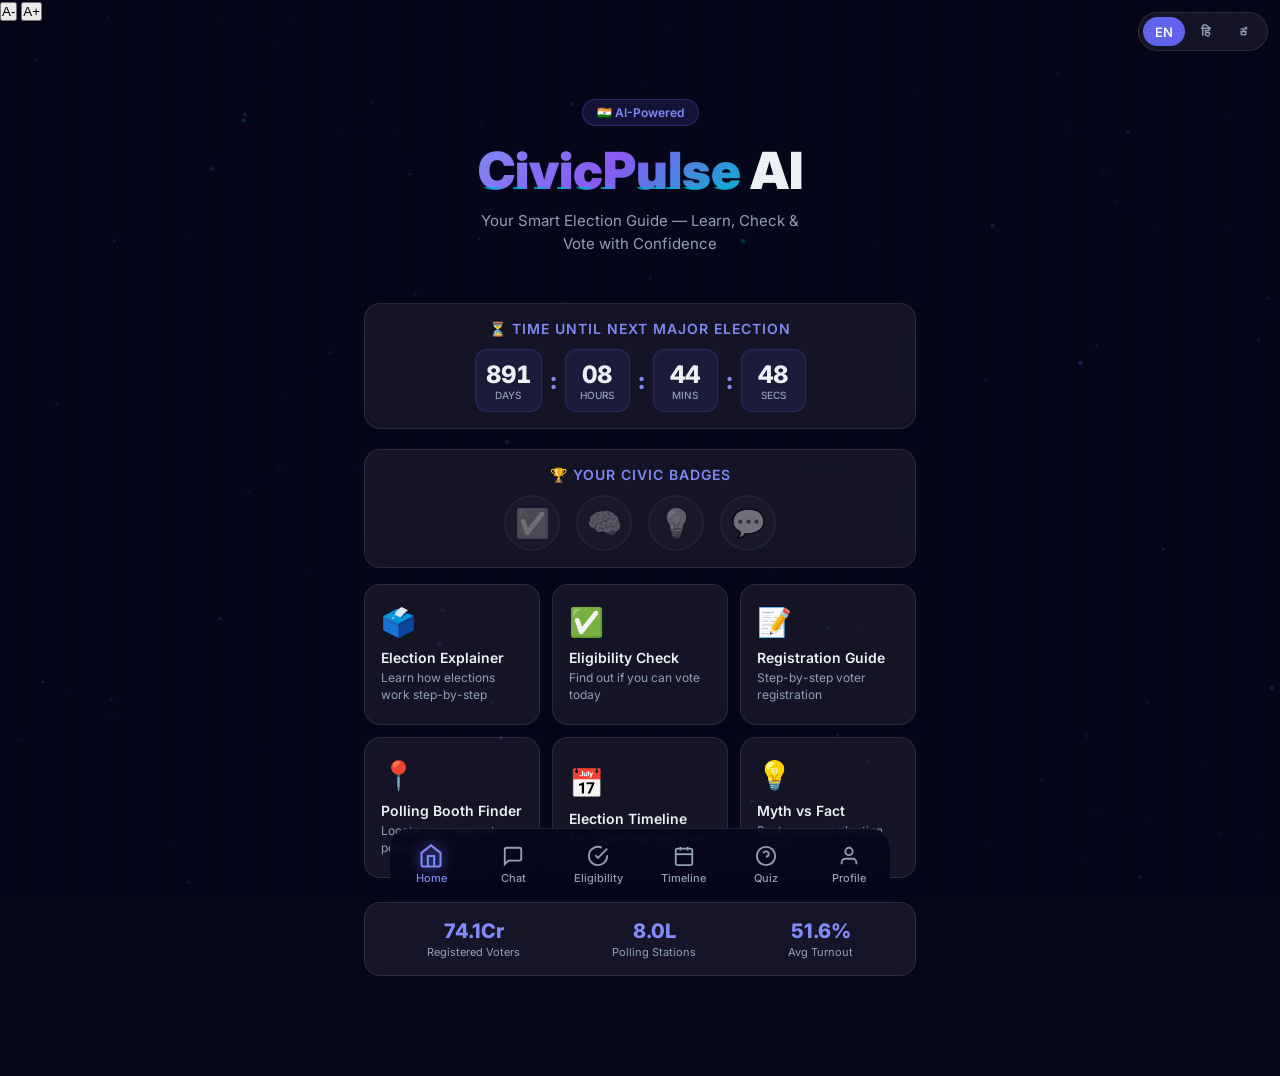
==== index.html @ b5c6ee0e "Initial commit" ====
<!DOCTYPE html>
<html lang="en" dir="ltr">
<head>
  <meta charset="UTF-8">
  <meta name="viewport" content="width=device-width, initial-scale=1.0">
  <meta name="description" content="CivicPulse AI - Your smart election guide. Learn about elections, check voter eligibility, find polling booths, and get step-by-step registration help.">
  <meta name="keywords" content="election, voting, civic assistant, voter registration, India elections, polling booth">
  <meta name="theme-color" content="#6366F1">
  <meta name="apple-mobile-web-app-capable" content="yes">
  <title>CivicPulse AI — Smart Election Assistant</title>
  <link rel="preconnect" href="https://fonts.googleapis.com">
  <link rel="preconnect" href="https://fonts.gstatic.com" crossorigin>
  <link href="https://fonts.googleapis.com/css2?family=Inter:wght@300;400;500;600;700;800;900&display=swap" rel="stylesheet">
  <link rel="stylesheet" href="index.css">
  <link rel="manifest" href="manifest.json">
</head>
<body>
  <div id="app" role="main">
    <!-- Animated Background -->
    <canvas id="particle-canvas" aria-hidden="true"></canvas>
    <div id="cursor-glow" aria-hidden="true"></div>

    <!-- Top Controls -->
    <div class="top-controls" role="navigation" aria-label="Top Controls">
      <div class="font-scaler">
        <button id="font-dec" class="font-btn" aria-label="Decrease font size">A-</button>
        <button id="font-inc" class="font-btn" aria-label="Increase font size">A+</button>
      </div>
      <div class="lang-selector" aria-label="Language selection">
        <button class="lang-btn active" data-lang="en" aria-label="English" id="lang-en">EN</button>
        <button class="lang-btn" data-lang="hi" aria-label="Hindi" id="lang-hi">हि</button>
        <button class="lang-btn" data-lang="kn" aria-label="Kannada" id="lang-kn">ಕ</button>
      </div>
    </div>

    <!-- Navigation -->
    <nav class="bottom-nav" role="navigation" aria-label="Main navigation" id="main-nav">
      <button class="nav-item active" data-view="home" aria-label="Home" id="nav-home">
        <svg width="24" height="24" viewBox="0 0 24 24" fill="none" stroke="currentColor" stroke-width="2"><path d="M3 9l9-7 9 7v11a2 2 0 0 1-2 2H5a2 2 0 0 1-2-2z"/><polyline points="9 22 9 12 15 12 15 22"/></svg>
        <span data-i18n="nav.home">Home</span>
      </button>
      <button class="nav-item" data-view="chat" aria-label="Chat Assistant" id="nav-chat">
        <svg width="24" height="24" viewBox="0 0 24 24" fill="none" stroke="currentColor" stroke-width="2"><path d="M21 15a2 2 0 0 1-2 2H7l-4 4V5a2 2 0 0 1 2-2h14a2 2 0 0 1 2 2z"/></svg>
        <span data-i18n="nav.chat">Chat</span>
      </button>
      <button class="nav-item" data-view="eligibility" aria-label="Check Eligibility" id="nav-eligibility">
        <svg width="24" height="24" viewBox="0 0 24 24" fill="none" stroke="currentColor" stroke-width="2"><path d="M22 11.08V12a10 10 0 1 1-5.93-9.14"/><polyline points="22 4 12 14.01 9 11.01"/></svg>
        <span data-i18n="nav.eligibility">Eligibility</span>
      </button>
      <button class="nav-item" data-view="timeline" aria-label="Election Timeline" id="nav-timeline">
        <svg width="24" height="24" viewBox="0 0 24 24" fill="none" stroke="currentColor" stroke-width="2"><rect x="3" y="4" width="18" height="18" rx="2" ry="2"/><line x1="16" y1="2" x2="16" y2="6"/><line x1="8" y1="2" x2="8" y2="6"/><line x1="3" y1="10" x2="21" y2="10"/></svg>
        <span data-i18n="nav.timeline">Timeline</span>
      </button>
      <button class="nav-item" data-view="quiz" aria-label="Quick Quiz" id="nav-quiz">
        <svg width="24" height="24" viewBox="0 0 24 24" fill="none" stroke="currentColor" stroke-width="2"><circle cx="12" cy="12" r="10"/><path d="M9.09 9a3 3 0 0 1 5.83 1c0 2-3 3-3 3"/><line x1="12" y1="17" x2="12.01" y2="17"/></svg>
        <span data-i18n="nav.quiz">Quiz</span>
      </button>
      <button class="nav-item" data-view="profile" aria-label="User Profile" id="nav-profile">
        <svg width="24" height="24" viewBox="0 0 24 24" fill="none" stroke="currentColor" stroke-width="2"><path d="M20 21v-2a4 4 0 0 0-4-4H8a4 4 0 0 0-4 4v2"/><circle cx="12" cy="7" r="4"/></svg>
        <span data-i18n="nav.profile">Profile</span>
      </button>
    </nav>

    <!-- Views Container -->
    <div class="views-container" id="views-container">

      <!-- HOME VIEW -->
      <section class="view active" id="view-home" aria-label="Home">
        <header class="hero">
          <div class="hero-badge">🇮🇳 AI-Powered</div>
          <h1 class="hero-title">
            <span class="gradient-text glitch" data-text="CivicPulse">CivicPulse</span> AI
          </h1>
          <p class="hero-subtitle" data-i18n="home.subtitle">Your Smart Election Guide — Learn, Check & Vote with Confidence</p>
        </header>

        <!-- Live Countdown -->
        <div class="countdown-card glass-card" aria-label="Election Countdown">
          <div class="countdown-title" data-i18n="home.countdownTitle">⏳ Time until Next Major Election</div>
          <div class="countdown-timer" id="countdown-timer">
            <div class="cd-box"><span class="cd-num" id="cd-days">00</span><span class="cd-label" data-i18n="home.cdDays">Days</span></div><span class="cd-colon">:</span>
            <div class="cd-box"><span class="cd-num" id="cd-hours">00</span><span class="cd-label" data-i18n="home.cdHours">Hours</span></div><span class="cd-colon">:</span>
            <div class="cd-box"><span class="cd-num" id="cd-mins">00</span><span class="cd-label" data-i18n="home.cdMins">Mins</span></div><span class="cd-colon">:</span>
            <div class="cd-box"><span class="cd-num" id="cd-secs">00</span><span class="cd-label" data-i18n="home.cdSecs">Secs</span></div>
          </div>
        </div>

        <!-- Civic Badges -->
        <div class="badges-section glass-card" aria-label="Your Civic Badges">
          <div class="badges-title" data-i18n="home.badgesTitle">🏆 Your Civic Badges</div>
          <div class="badges-list" id="badges-list">
             <div class="civic-badge locked" id="badge-eligible" title="Checked Eligibility"><div class="badge-icon">✅</div></div>
             <div class="civic-badge locked" id="badge-quiz" title="Aced the Quiz"><div class="badge-icon">🧠</div></div>
             <div class="civic-badge locked" id="badge-myths" title="Myth Buster"><div class="badge-icon">💡</div></div>
             <div class="civic-badge locked" id="badge-chat" title="AI Explorer"><div class="badge-icon">💬</div></div>
          </div>
        </div>

        <div class="feature-grid" id="feature-grid">
          <button class="feature-card" data-action="explainer" id="feat-explainer" aria-label="Election Explainer">
            <div class="card-icon">🗳️</div>
            <h3 data-i18n="home.explainer">Election Explainer</h3>
            <p data-i18n="home.explainerDesc">Learn how elections work step-by-step</p>
            <div class="card-arrow">→</div>
          </button>
          <button class="feature-card" data-action="eligibility" id="feat-eligibility" aria-label="Eligibility Check">
            <div class="card-icon">✅</div>
            <h3 data-i18n="home.eligibility">Eligibility Check</h3>
            <p data-i18n="home.eligibilityDesc">Find out if you can vote today</p>
            <div class="card-arrow">→</div>
          </button>
          <button class="feature-card" data-action="registration" id="feat-registration" aria-label="Registration Guide">
            <div class="card-icon">📝</div>
            <h3 data-i18n="home.registration">Registration Guide</h3>
            <p data-i18n="home.registrationDesc">Step-by-step voter registration</p>
            <div class="card-arrow">→</div>
          </button>
          <button class="feature-card" data-action="booth" id="feat-booth" aria-label="Find Polling Booth">
            <div class="card-icon">📍</div>
            <h3 data-i18n="home.booth">Polling Booth Finder</h3>
            <p data-i18n="home.boothDesc">Locate your nearest polling station</p>
            <div class="card-arrow">→</div>
          </button>
          <button class="feature-card" data-action="timeline" id="feat-timeline" aria-label="Election Timeline">
            <div class="card-icon">📅</div>
            <h3 data-i18n="home.timeline">Election Timeline</h3>
            <p data-i18n="home.timelineDesc">Key dates and deadlines</p>
            <div class="card-arrow">→</div>
          </button>
          <button class="feature-card" data-action="myths" id="feat-myths" aria-label="Myth vs Fact">
            <div class="card-icon">💡</div>
            <h3 data-i18n="home.myths">Myth vs Fact</h3>
            <p data-i18n="home.mythsDesc">Bust common election myths</p>
            <div class="card-arrow">→</div>
          </button>
        </div>

        <!-- Quick Stats -->
        <div class="stats-bar">
          <div class="stat"><span class="stat-num" id="stat-voters">96.8Cr</span><span class="stat-label" data-i18n="home.statVoters">Registered Voters</span></div>
          <div class="stat"><span class="stat-num" id="stat-booths">10.5L</span><span class="stat-label" data-i18n="home.statBooths">Polling Stations</span></div>
          <div class="stat"><span class="stat-num" id="stat-turnout">67.4%</span><span class="stat-label" data-i18n="home.statTurnout">Avg Turnout</span></div>
        </div>
      </section>

      <!-- CHAT VIEW -->
      <section class="view" id="view-chat" aria-label="Chat Assistant">
        <div class="chat-header">
          <div class="chat-avatar">🤖</div>
          <div style="flex: 1;">
            <h2>CivicPulse AI</h2>
            <span class="chat-status" data-i18n="chat.online">Online</span>
          </div>
          <button id="chat-tts-toggle" class="icon-btn" aria-label="Toggle text to speech" title="Mute/Unmute Bot">
             <svg width="24" height="24" viewBox="0 0 24 24" fill="none" stroke="currentColor" stroke-width="2"><polygon points="11 5 6 9 2 9 2 15 6 15 11 19 11 5"></polygon><line x1="23" y1="9" x2="17" y2="15"></line><line x1="17" y1="9" x2="23" y2="15"></line></svg>
          </button>
        </div>
        <div class="chat-messages" id="chat-messages" role="log" aria-live="polite" aria-label="Chat messages"></div>
        <div class="chat-suggestions" id="chat-suggestions"></div>
        <div class="chat-input-area">
          <input type="text" id="chat-input" placeholder="Ask me anything about elections..." aria-label="Type your message" data-i18n-placeholder="chat.placeholder" autocomplete="off">
          <button id="chat-send" aria-label="Send message" class="send-btn">
            <svg width="20" height="20" viewBox="0 0 24 24" fill="currentColor"><path d="M2.01 21L23 12 2.01 3 2 10l15 2-15 2z"/></svg>
          </button>
          <button id="chat-voice" aria-label="Voice input" class="voice-btn">
            <svg width="20" height="20" viewBox="0 0 24 24" fill="none" stroke="currentColor" stroke-width="2"><path d="M12 1a3 3 0 0 0-3 3v8a3 3 0 0 0 6 0V4a3 3 0 0 0-3-3z"/><path d="M19 10v2a7 7 0 0 1-14 0v-2"/><line x1="12" y1="19" x2="12" y2="23"/><line x1="8" y1="23" x2="16" y2="23"/></svg>
          </button>
        </div>
      </section>

      <!-- ELIGIBILITY VIEW -->
      <section class="view" id="view-eligibility" aria-label="Eligibility Checker">
        <div class="view-header">
          <h2 class="gradient-text" data-i18n="eligibility.title">Check Your Eligibility</h2>
          <div class="progress-bar" role="progressbar" aria-valuenow="1" aria-valuemin="1" aria-valuemax="3">
            <div class="progress-fill" id="elig-progress" style="width:33%"></div>
            <span class="progress-text" id="elig-step">Step 1 of 3</span>
          </div>
        </div>

        <div class="elig-steps" id="elig-steps">
          <!-- Step 1: Age -->
          <div class="elig-step active" data-step="1">
            <div class="glass-card">
              <label for="elig-age" class="form-label" data-i18n="eligibility.ageLabel">How old are you?</label>
              <div class="age-input-wrap">
                <button class="age-btn" id="age-dec" aria-label="Decrease age">−</button>
                <input type="number" id="elig-age" min="1" max="120" value="18" class="age-input" aria-label="Age">
                <button class="age-btn" id="age-inc" aria-label="Increase age">+</button>
              </div>
              <button class="primary-btn" id="elig-next-1" data-i18n="eligibility.next">Next →</button>
            </div>
          </div>
          <!-- Step 2: Citizenship -->
          <div class="elig-step" data-step="2">
            <div class="glass-card">
              <label class="form-label" data-i18n="eligibility.citizenLabel">Are you an Indian citizen?</label>
              <div class="radio-group" role="radiogroup">
                <label class="radio-option"><input type="radio" name="citizen" value="yes" checked> <span data-i18n="eligibility.yes">Yes, Indian Citizen</span></label>
                <label class="radio-option"><input type="radio" name="citizen" value="nri"> <span data-i18n="eligibility.nri">NRI (Non-Resident Indian)</span></label>
                <label class="radio-option"><input type="radio" name="citizen" value="no"> <span data-i18n="eligibility.no">No</span></label>
              </div>
              <div class="btn-row">
                <button class="secondary-btn" id="elig-back-2" data-i18n="eligibility.back">← Back</button>
                <button class="primary-btn" id="elig-next-2" data-i18n="eligibility.next">Next →</button>
              </div>
            </div>
          </div>
          <!-- Step 3: State -->
          <div class="elig-step" data-step="3">
            <div class="glass-card">
              <label for="elig-state" class="form-label" data-i18n="eligibility.stateLabel">Select your State/UT</label>
              <select id="elig-state" class="select-input" aria-label="Select state">
                <option value="">-- Select --</option>
                <option>Andhra Pradesh</option><option>Arunachal Pradesh</option><option>Assam</option><option>Bihar</option>
                <option>Chhattisgarh</option><option>Goa</option><option>Gujarat</option><option>Haryana</option>
                <option>Himachal Pradesh</option><option>Jharkhand</option><option>Karnataka</option><option>Kerala</option>
                <option>Madhya Pradesh</option><option>Maharashtra</option><option>Manipur</option><option>Meghalaya</option>
                <option>Mizoram</option><option>Nagaland</option><option>Odisha</option><option>Punjab</option>
                <option>Rajasthan</option><option>Sikkim</option><option>Tamil Nadu</option><option>Telangana</option>
                <option>Tripura</option><option>Uttar Pradesh</option><option>Uttarakhand</option><option>West Bengal</option>
                <option>Delhi</option><option>Jammu & Kashmir</option><option>Ladakh</option>
              </select>
              <div class="btn-row">
                <button class="secondary-btn" id="elig-back-3" data-i18n="eligibility.back">← Back</button>
                <button class="primary-btn" id="elig-check" data-i18n="eligibility.check">Check Eligibility ✓</button>
              </div>
            </div>
          </div>
        </div>

        <!-- Result -->
        <div class="elig-result hidden" id="elig-result"></div>
      </section>

      <!-- TIMELINE VIEW -->
      <section class="view" id="view-timeline" aria-label="Election Timeline">
        <div class="view-header">
          <h2 class="gradient-text" data-i18n="timeline.title">Election Timeline 2026</h2>
        </div>
        <div class="timeline" id="timeline-container"></div>
      </section>

      <!-- QUIZ VIEW -->
      <section class="view" id="view-quiz" aria-label="Quick Quiz">
        <div class="view-header">
          <h2 class="gradient-text" data-i18n="quiz.title">Test Your Knowledge</h2>
          <div class="quiz-score" id="quiz-score">Score: <span id="score-val">0</span>/5</div>
        </div>
        <div class="quiz-container" id="quiz-container"></div>
      </section>

      <!-- EXPLAINER VIEW -->
      <section class="view" id="view-explainer" aria-label="Election Explainer">
        <div class="view-header">
          <button class="back-btn" id="explainer-back" aria-label="Go back">← Back</button>
          <h2 class="gradient-text" data-i18n="explainer.title">How Elections Work</h2>
        </div>
        <div class="explainer-content" id="explainer-content"></div>
      </section>

      <!-- REGISTRATION VIEW -->
      <section class="view" id="view-registration" aria-label="Registration Guide">
        <div class="view-header">
          <button class="back-btn" id="reg-back" aria-label="Go back">← Back</button>
          <h2 class="gradient-text" data-i18n="registration.title">Voter Registration Guide</h2>
        </div>
        <div class="reg-content" id="reg-content"></div>
      </section>

      <!-- MYTHS VIEW -->
      <section class="view" id="view-myths" aria-label="Myth vs Fact">
        <div class="view-header">
          <button class="back-btn" id="myths-back" aria-label="Go back">← Back</button>
          <h2 class="gradient-text" data-i18n="myths.title">Myth vs Fact</h2>
        </div>
        <div class="myths-content" id="myths-content"></div>
      </section>

      <!-- BOOTH FINDER VIEW -->
      <section class="view" id="view-booth" aria-label="Polling Booth Finder">
        <div class="view-header">
          <button class="back-btn" id="booth-back" aria-label="Go back">← Back</button>
          <h2 class="gradient-text" data-i18n="booth.title">Find Your Polling Booth</h2>
        </div>
        <div class="booth-content" id="booth-content"></div>
      </section>

      <!-- PROFILE VIEW -->
      <section class="view" id="view-profile" aria-label="User Profile">
        <div class="view-header">
          <h2 class="gradient-text" data-i18n="profile.title">Your Profile</h2>
        </div>
        <div class="profile-container glass-card" id="profile-container">
          <div class="profile-avatar-wrapper">
            <div class="profile-avatar">👤</div>
          </div>
          <form id="profile-form">
            <div class="form-group">
              <label for="profile-name" class="form-label" data-i18n="profile.nameLabel">Full Name</label>
              <input type="text" id="profile-name" class="text-input" placeholder="Enter your name" required>
            </div>
            <div class="form-group">
              <label for="profile-age" class="form-label" data-i18n="profile.ageLabel">Age</label>
              <input type="number" id="profile-age" class="text-input" min="18" max="120" placeholder="e.g. 25" required>
            </div>
            <div class="form-group">
              <label for="profile-state" class="form-label" data-i18n="profile.stateLabel">State/UT</label>
              <select id="profile-state" class="select-input" required>
                <option value="">-- Select --</option>
                <option>Andhra Pradesh</option><option>Arunachal Pradesh</option><option>Assam</option><option>Bihar</option>
                <option>Chhattisgarh</option><option>Goa</option><option>Gujarat</option><option>Haryana</option>
                <option>Himachal Pradesh</option><option>Jharkhand</option><option>Karnataka</option><option>Kerala</option>
                <option>Madhya Pradesh</option><option>Maharashtra</option><option>Manipur</option><option>Meghalaya</option>
                <option>Mizoram</option><option>Nagaland</option><option>Odisha</option><option>Punjab</option>
                <option>Rajasthan</option><option>Sikkim</option><option>Tamil Nadu</option><option>Telangana</option>
                <option>Tripura</option><option>Uttar Pradesh</option><option>Uttarakhand</option><option>West Bengal</option>
                <option>Delhi</option><option>Jammu & Kashmir</option><option>Ladakh</option>
              </select>
            </div>
            <div class="form-group">
              <label for="profile-district" class="form-label" data-i18n="profile.districtLabel">District (Optional)</label>
              <input type="text" id="profile-district" class="text-input" placeholder="e.g. Bengaluru Urban">
            </div>
            <button type="submit" class="primary-btn profile-save-btn" id="profile-save" data-i18n="profile.save">Save Profile ✓</button>
          </form>
        </div>
      </section>
    </div>
  </div>

  <!-- Toast Notification -->
  <div class="toast hidden" id="toast" role="alert" aria-live="assertive"></div>

  <!-- Scripts -->
  <script src="services/i18n.js"></script>
  <script src="services/eligibility.js"></script>
  <script src="services/timeline.js"></script>
  <script src="services/chatbot.js"></script>
  <script src="services/quiz.js"></script>
  <script src="services/explainer.js"></script>
  <script src="services/booth.js"></script>
  <script src="utils/particles.js"></script>
  <script src="utils/helpers.js"></script>
  <script src="app.js"></script>
</body>
</html>
---- index.css ----
/* ===== CivicPulse AI — Design System ===== */
:root {
  --primary: #6366F1;
  --primary-light: #818CF8;
  --accent: #8B5CF6;
  --cyan: #06B6D4;
  --bg: #07071A;
  --bg2: #0F0F2D;
  --surface: rgba(255,255,255,0.04);
  --glass: rgba(255,255,255,0.06);
  --glass-border: rgba(255,255,255,0.1);
  --text: #F1F5F9;
  --text-dim: #94A3B8;
  --success: #10B981;
  --danger: #EF4444;
  --warning: #F59E0B;
  --radius: 16px;
  --radius-sm: 10px;
  --nav-h: 72px;
  --font: 'Inter', system-ui, sans-serif;
}
*, *::before, *::after { box-sizing: border-box; margin: 0; padding: 0; }
html { font-size: 16px; scroll-behavior: smooth; }
body {
  font-family: var(--font);
  background: var(--bg);
  color: var(--text);
  min-height: 100dvh;
  overflow-x: hidden;
  -webkit-font-smoothing: antialiased;
}
#app { 
  position: relative; 
  min-height: 100dvh; 
  padding-bottom: var(--nav-h); 
  zoom: var(--font-scale, 1);
  transition: zoom 0.3s cubic-bezier(0.175, 0.885, 0.32, 1.275);
}
#app::before {
  content: "";
  position: fixed;
  inset: 0;
  background: linear-gradient(rgba(18, 16, 16, 0) 50%, rgba(0, 0, 0, 0.25) 50%), linear-gradient(90deg, rgba(255, 0, 0, 0.06), rgba(0, 255, 0, 0.02), rgba(0, 0, 255, 0.06));
  background-size: 100% 2px, 3px 100%;
  z-index: 9999;
  pointer-events: none;
  opacity: 0.12;
}
#particle-canvas { position: fixed; inset: 0; z-index: 0; pointer-events: none; opacity: .45; }
.hidden { display: none !important; }

/* ===== Cursor Glow ===== */
#cursor-glow {
  position: fixed; top: 0; left: 0; width: 500px; height: 500px;
  background: radial-gradient(circle, rgba(99,102,241,0.12) 0%, transparent 60%);
  border-radius: 50%; pointer-events: none; z-index: 0;
  transform: translate(-50%, -50%); transition: opacity 0.3s, transform 0.1s ease-out;
  opacity: 0; mix-blend-mode: screen;
}
body:hover #cursor-glow { opacity: 1; }
#cursor-glow.active { transform: translate(-50%, -50%) scale(1.1); background: radial-gradient(circle, rgba(6,182,212,0.15) 0%, transparent 60%); }


/* ===== Glass Utility ===== */
.glass-card {
  background: var(--glass);
  border: 1px solid var(--glass-border);
  border-radius: var(--radius);
  backdrop-filter: blur(16px);
  -webkit-backdrop-filter: blur(16px);
  padding: 24px;
}

/* ===== Gradient Text & Glitch ===== */
.gradient-text {
  background: linear-gradient(135deg, var(--primary-light), var(--accent), var(--cyan));
  -webkit-background-clip: text;
  -webkit-text-fill-color: transparent;
  background-clip: text;
}
.glitch {
  position: relative;
  display: inline-block;
}
.glitch::before, .glitch::after {
  content: attr(data-text);
  position: absolute;
  top: 0;
  left: 0;
  width: 100%;
  height: 100%;
  background: var(--bg);
  -webkit-background-clip: text;
  -webkit-text-fill-color: transparent;
  background-clip: text;
  background-image: linear-gradient(135deg, var(--primary-light), var(--accent), var(--cyan));
  opacity: 0.8;
  pointer-events: none;
}
.glitch::before {
  left: 2px;
  text-shadow: -2px 0 var(--danger);
  clip-path: inset(20% 0 80% 0);
  animation: glitch-anim 3s infinite linear alternate-reverse;
}
.glitch::after {
  left: -2px;
  text-shadow: -2px 0 var(--cyan);
  clip-path: inset(80% 0 10% 0);
  animation: glitch-anim 2.5s infinite linear alternate-reverse;
}
@keyframes glitch-anim {
  0% { clip-path: inset(10% 0 80% 0); transform: translate(-2px, 1px); }
  20% { clip-path: inset(40% 0 10% 0); transform: translate(2px, -1px); }
  40% { clip-path: inset(80% 0 5% 0); transform: translate(-2px, 2px); }
  60% { clip-path: inset(10% 0 30% 0); transform: translate(2px, -2px); }
  80% { clip-path: inset(50% 0 10% 0); transform: translate(-1px, 2px); }
  100% { clip-path: inset(20% 0 90% 0); transform: translate(1px, -1px); }
}

/* ===== Language Selector ===== */
.lang-selector {
  position: fixed; top: 12px; right: 12px; z-index: 100;
  display: flex; gap: 4px;
  background: var(--glass); border: 1px solid var(--glass-border);
  border-radius: 30px; padding: 4px; backdrop-filter: blur(12px);
}
.lang-btn {
  background: none; border: none; color: var(--text-dim);
  font: 600 13px var(--font); padding: 6px 12px;
  border-radius: 20px; cursor: pointer; transition: all .25s;
}
.lang-btn.active { background: var(--primary); color: #fff; }
.lang-btn:hover { color: #fff; }

/* ===== Bottom Nav ===== */
.bottom-nav {
  position: fixed; bottom: 0; left: 0; right: 0; z-index: 90;
  display: flex; justify-content: space-around; align-items: center;
  height: var(--nav-h);
  background: rgba(7,7,26,.85);
  border-top: 1px solid var(--glass-border);
  backdrop-filter: blur(20px); -webkit-backdrop-filter: blur(20px);
  padding-bottom: env(safe-area-inset-bottom);
}
.nav-item {
  display: flex; flex-direction: column; align-items: center; gap: 4px;
  background: none; border: none; color: var(--text-dim);
  font: 500 11px var(--font); cursor: pointer; padding: 8px 6px;
  transition: all .25s; min-width: 56px;
}
.nav-item svg { width: 22px; height: 22px; transition: transform .25s; }
.nav-item.active { color: var(--primary-light); }
.nav-item.active svg { transform: scale(1.15); filter: drop-shadow(0 0 6px var(--primary)); }

/* ===== Views ===== */
.views-container { position: relative; z-index: 1; }
.view {
  display: none; padding: 20px 16px 24px;
  animation: fadeUp .4s ease;
  max-width: 600px; margin: 0 auto;
}
.view.active { display: block; }
@keyframes fadeUp { from { opacity: 0; transform: translateY(16px); } to { opacity: 1; transform: translateY(0); } }

/* ===== Hero ===== */
.hero { text-align: center; padding: 50px 0 28px; }
.hero-badge {
  display: inline-block; font: 600 12px var(--font);
  background: rgba(99,102,241,.15); color: var(--primary-light);
  border: 1px solid rgba(99,102,241,.3); border-radius: 20px;
  padding: 5px 14px; margin-bottom: 16px;
  animation: pulse-glow 2s infinite;
}
@keyframes pulse-glow {
  0%,100% { box-shadow: 0 0 8px rgba(99,102,241,.2); }
  50% { box-shadow: 0 0 18px rgba(99,102,241,.45); }
}
.hero-title { font-size: clamp(2rem, 8vw, 3.2rem); font-weight: 900; line-height: 1.1; margin-bottom: 12px; }
.hero-subtitle { font: 400 15px var(--font); color: var(--text-dim); max-width: 340px; margin: 0 auto; line-height: 1.5; }

/* ===== Feature Grid ===== */
.feature-grid {
  display: grid; grid-template-columns: repeat(2, 1fr);
  gap: 12px; margin-top: 16px;
  perspective: 1000px; /* For 3D effect */
}
.feature-card {
  position: relative; text-align: left;
  background: var(--glass); border: 1px solid var(--glass-border);
  border-radius: var(--radius); padding: 20px 16px;
  cursor: pointer; transition: all .4s cubic-bezier(0.175, 0.885, 0.32, 1.275); 
  overflow: hidden;
  font-family: var(--font); color: var(--text);
  transform-style: preserve-3d;
}
.feature-card::before {
  content: ''; position: absolute; inset: 0;
  background: linear-gradient(135deg, rgba(99,102,241,.08), transparent);
  opacity: 0; transition: opacity .4s;
}
.feature-card:hover, .feature-card:focus-visible {
  border-color: rgba(99,102,241,.6);
  transform: translateY(-5px) rotateX(4deg) rotateY(-4deg);
  box-shadow: 0 12px 35px rgba(99,102,241,.2);
}
.feature-card:nth-child(even):hover {
  transform: translateY(-5px) rotateX(4deg) rotateY(4deg);
}
.feature-card:hover::before { opacity: 1; }
.card-icon { font-size: 28px; margin-bottom: 10px; transform: translateZ(20px); }
.feature-card h3 { font: 600 14px var(--font); margin-bottom: 4px; position: relative; transform: translateZ(10px); }
.feature-card p { font: 400 12px var(--font); color: var(--text-dim); line-height: 1.4; position: relative; transform: translateZ(10px); }
.card-arrow {
  position: absolute; bottom: 12px; right: 14px;
  font-size: 18px; color: var(--primary-light); opacity: 0;
  transition: all .4s; transform: translateX(-10px) translateZ(15px);
}
.feature-card:hover .card-arrow { opacity: 1; transform: translateX(0) translateZ(15px); }

/* ===== Countdown & Badges ===== */
.countdown-card, .badges-section {
  margin-top: 20px; text-align: center;
  padding: 16px;
}
.countdown-title, .badges-title {
  font: 600 14px var(--font); color: var(--primary-light);
  margin-bottom: 12px; text-transform: uppercase; letter-spacing: 1px;
}
.countdown-timer {
  display: flex; justify-content: center; align-items: center; gap: 8px;
}
.cd-box {
  display: flex; flex-direction: column; align-items: center;
  background: rgba(99,102,241,.1); border: 1px solid rgba(99,102,241,.2);
  border-radius: 12px; padding: 10px; min-width: 65px;
  box-shadow: inset 0 0 10px rgba(99,102,241,.05);
}
.cd-num { font: 800 24px var(--font); color: var(--text); font-variant-numeric: tabular-nums; }
.cd-label { font: 500 10px var(--font); color: var(--text-dim); text-transform: uppercase; }
.cd-colon { font: 800 24px var(--font); color: var(--primary-light); animation: blink 1s infinite; }
@keyframes blink { 50% { opacity: .3; } }

.badges-list {
  display: flex; justify-content: center; gap: 16px; flex-wrap: wrap;
}
.civic-badge {
  width: 56px; height: 56px; border-radius: 50%;
  background: linear-gradient(135deg, var(--primary), var(--cyan));
  display: flex; align-items: center; justify-content: center;
  font-size: 28px; border: 2px solid var(--text);
  box-shadow: 0 4px 15px rgba(6,182,212,.3);
  transition: all .4s cubic-bezier(0.175, 0.885, 0.32, 1.275);
  cursor: help;
}
.civic-badge.locked {
  background: var(--surface); border-color: var(--glass-border);
  filter: grayscale(1) opacity(0.4); box-shadow: none;
}
.civic-badge:not(.locked):hover {
  transform: scale(1.15) rotate(10deg);
  box-shadow: 0 8px 25px rgba(6,182,212,.5);
}


/* ===== Stats Bar ===== */
.stats-bar {
  display: flex; justify-content: space-around;
  margin-top: 24px; padding: 16px;
  background: var(--glass); border: 1px solid var(--glass-border);
  border-radius: var(--radius);
}
.stat { text-align: center; }
.stat-num { display: block; font: 800 20px var(--font); color: var(--primary-light); }
.stat-label { font: 400 11px var(--font); color: var(--text-dim); margin-top: 2px; display: block; }

/* ===== Chat ===== */
.chat-header {
  display: flex; align-items: center; gap: 12px;
  padding: 16px 0 12px; border-bottom: 1px solid var(--glass-border);
  margin-bottom: 12px;
}
.chat-avatar {
  width: 44px; height: 44px; border-radius: 50%;
  background: linear-gradient(135deg, var(--primary), var(--accent));
  display: flex; align-items: center; justify-content: center; font-size: 22px;
  position: relative;
}
.chat-avatar::after {
  content: ''; position: absolute; inset: -4px;
  border: 2px solid var(--primary-light); border-radius: 50%;
  animation: avatar-ripple 2s infinite ease-out; pointer-events: none;
}
@keyframes avatar-ripple {
  0% { transform: scale(1); opacity: 0.8; }
  100% { transform: scale(1.5); opacity: 0; }
}
.chat-header h2 { font: 700 18px var(--font); }
.chat-status { font: 500 12px var(--font); color: var(--success); }
.icon-btn {
  background: var(--glass); border: 1px solid var(--glass-border);
  color: var(--text); border-radius: 50%; width: 40px; height: 40px;
  display: flex; align-items: center; justify-content: center;
  cursor: pointer; transition: all 0.3s;
}
.icon-btn:hover { background: rgba(99,102,241,0.2); border-color: var(--primary); }
.icon-btn.muted { color: var(--danger); }
.icon-btn.muted svg { opacity: 0.6; }
.chat-messages {
  flex: 1; overflow-y: auto; padding: 8px 0;
  min-height: 320px; max-height: calc(100dvh - 300px);
  display: flex; flex-direction: column; gap: 12px;
}
.msg {
  max-width: 85%; padding: 14px 16px;
  border-radius: 18px; font: 400 14px/1.5 var(--font);
  animation: fadeUp .3s ease;
}
.msg.bot {
  align-self: flex-start;
  background: var(--glass); border: 1px solid var(--glass-border);
  border-bottom-left-radius: 4px;
}
.msg.user {
  align-self: flex-end;
  background: linear-gradient(135deg, var(--primary), var(--accent));
  border-bottom-right-radius: 4px;
}
.msg-typing { display: flex; gap: 4px; padding: 14px 20px; }
.msg-typing span {
  width: 8px; height: 8px; border-radius: 50%; background: var(--text-dim);
  animation: bounce .6s infinite alternate;
}
.msg-typing span:nth-child(2) { animation-delay: .15s; }
.msg-typing span:nth-child(3) { animation-delay: .3s; }
@keyframes bounce { to { transform: translateY(-6px); opacity: .4; } }
.chat-suggestions {
  display: flex; flex-wrap: wrap; gap: 8px;
  padding: 8px 0;
}
.suggestion-chip {
  background: var(--glass); border: 1px solid var(--glass-border);
  border-radius: 20px; padding: 8px 16px;
  font: 500 13px var(--font); color: var(--primary-light);
  cursor: pointer; transition: all .25s;
}
.suggestion-chip:hover {
  background: rgba(99,102,241,.15); border-color: var(--primary);
  transform: translateY(-1px);
}
.chat-input-area {
  display: flex; align-items: center; gap: 8px;
  padding: 12px 0 4px;
}
#chat-input {
  flex: 1; background: var(--glass); border: 1px solid var(--glass-border);
  border-radius: 24px; padding: 12px 18px;
  font: 400 14px var(--font); color: var(--text);
  outline: none; transition: border-color .25s;
}
#chat-input:focus { border-color: var(--primary); }
#chat-input::placeholder { color: var(--text-dim); }
.send-btn, .voice-btn {
  width: 44px; height: 44px; border-radius: 50%;
  border: none; display: flex; align-items: center; justify-content: center;
  cursor: pointer; transition: all .25s; flex-shrink: 0;
}
.send-btn {
  background: linear-gradient(135deg, var(--primary), var(--accent));
  color: #fff;
}
.send-btn:hover { transform: scale(1.08); box-shadow: 0 4px 15px rgba(99,102,241,.4); }
.voice-btn { background: var(--glass); border: 1px solid var(--glass-border); color: var(--text-dim); }
.voice-btn.recording { background: rgba(239,68,68,.2); color: var(--danger); border-color: var(--danger); animation: pulse-glow 1s infinite; }

/* ===== Eligibility ===== */
.view-header { padding: 16px 0; }
.view-header h2 { font-size: clamp(1.4rem, 5vw, 1.8rem); font-weight: 800; margin-bottom: 12px; }
.progress-bar {
  position: relative; height: 6px;
  background: var(--surface); border-radius: 3px;
  overflow: hidden; margin-bottom: 8px;
}
.progress-fill {
  height: 100%; border-radius: 3px;
  background: linear-gradient(90deg, var(--primary), var(--accent), var(--cyan));
  transition: width .5s ease;
}
.progress-text { font: 500 12px var(--font); color: var(--text-dim); }
.elig-step { display: none; animation: fadeUp .4s ease; }
.elig-step.active { display: block; }
.form-label { display: block; font: 600 16px var(--font); margin-bottom: 16px; }
.age-input-wrap { display: flex; align-items: center; justify-content: center; gap: 16px; margin-bottom: 24px; }
.age-btn {
  width: 48px; height: 48px; border-radius: 50%;
  background: var(--glass); border: 1px solid var(--glass-border);
  color: var(--text); font-size: 22px; cursor: pointer;
  display: flex; align-items: center; justify-content: center; transition: all .25s;
}
.age-btn:hover { background: rgba(99,102,241,.2); border-color: var(--primary); }
.age-input {
  width: 80px; text-align: center;
  background: transparent; border: 2px solid var(--glass-border);
  border-radius: var(--radius-sm); padding: 12px;
  font: 700 28px var(--font); color: var(--text); outline: none;
}
.age-input:focus { border-color: var(--primary); }
.radio-group { display: flex; flex-direction: column; gap: 10px; margin-bottom: 24px; }
.radio-option {
  display: flex; align-items: center; gap: 12px;
  background: var(--surface); border: 1px solid var(--glass-border);
  border-radius: var(--radius-sm); padding: 14px 16px;
  cursor: pointer; transition: all .25s; font: 500 14px var(--font);
}
.radio-option:has(input:checked) { border-color: var(--primary); background: rgba(99,102,241,.1); }
.radio-option input[type="radio"] { accent-color: var(--primary); width: 18px; height: 18px; }
.select-input {
  width: 100%; background: var(--surface); border: 1px solid var(--glass-border);
  border-radius: var(--radius-sm); padding: 14px 16px;
  font: 500 14px var(--font); color: var(--text);
  outline: none; margin-bottom: 24px; cursor: pointer;
  appearance: none;
  background-image: url("data:image/svg+xml,%3Csvg xmlns='http://www.w3.org/2000/svg' width='12' height='12' viewBox='0 0 24 24' fill='none' stroke='%2394A3B8' stroke-width='2'%3E%3Cpolyline points='6 9 12 15 18 9'/%3E%3C/svg%3E");
  background-repeat: no-repeat; background-position: right 16px center;
}
.select-input:focus { border-color: var(--primary); }
.select-input option { background: var(--bg2); color: var(--text); }
.btn-row { display: flex; gap: 12px; }
.primary-btn {
  flex: 1; padding: 14px 24px; border: none; border-radius: var(--radius-sm);
  background: linear-gradient(135deg, var(--primary), var(--accent));
  color: #fff; font: 600 14px var(--font); cursor: pointer;
  transition: all .3s;
  animation: pulse-soft 2s infinite;
  position: relative;
  overflow: hidden;
  z-index: 1;
}
.primary-btn::after {
  content: ''; position: absolute; inset: 0;
  background: linear-gradient(135deg, var(--cyan), var(--primary));
  z-index: -1; transition: transform 0.4s cubic-bezier(0.175, 0.885, 0.32, 1.275);
  transform: scaleY(0); transform-origin: bottom;
}
.primary-btn:hover::after { transform: scaleY(1); }
.primary-btn:hover { transform: translateY(-2px); box-shadow: 0 6px 20px rgba(99,102,241,.35); animation: none; }

@keyframes pulse-soft {
  0% { box-shadow: 0 0 0 0 rgba(99,102,241, 0.4); }
  70% { box-shadow: 0 0 0 10px rgba(99,102,241, 0); }
  100% { box-shadow: 0 0 0 0 rgba(99,102,241, 0); }
}
.secondary-btn {
  flex: 1; padding: 14px 24px; border: 1px solid var(--glass-border);
  border-radius: var(--radius-sm); background: var(--glass);
  color: var(--text); font: 600 14px var(--font); cursor: pointer;
  transition: all .25s;
}
.secondary-btn:hover { border-color: var(--primary); }

/* ===== Eligibility Result ===== */
.result-card {
  text-align: center; padding: 32px 24px;
  border-radius: var(--radius); animation: fadeUp .5s ease;
}
.result-card.eligible { background: rgba(16,185,129,.08); border: 1px solid rgba(16,185,129,.3); }
.result-card.not-eligible { background: rgba(239,68,68,.08); border: 1px solid rgba(239,68,68,.3); }
.result-icon { font-size: 56px; margin-bottom: 16px; }
.result-card h3 { font: 700 22px var(--font); margin-bottom: 8px; }
.result-card p { font: 400 14px/1.6 var(--font); color: var(--text-dim); margin-bottom: 20px; }
.result-actions { display: flex; flex-direction: column; gap: 10px; }

/* ===== Timeline ===== */
.timeline { padding: 8px 0; }
.timeline-item {
  position: relative; padding: 0 0 32px 40px;
  border-left: 2px solid var(--glass-border);
  margin-left: 12px;
}
.timeline-item:last-child { border-left-color: transparent; padding-bottom: 0; }
.timeline-dot {
  position: absolute; left: -8px; top: 0;
  width: 14px; height: 14px; border-radius: 50%;
  background: var(--primary); border: 2px solid var(--bg);
}
.timeline-item.past .timeline-dot { background: var(--success); }
.timeline-item.upcoming .timeline-dot { background: var(--warning); animation: pulse-glow 2s infinite; }
.timeline-card {
  background: var(--glass); border: 1px solid var(--glass-border);
  border-radius: var(--radius-sm); padding: 16px;
  transition: all .3s;
}
.timeline-card:hover { border-color: rgba(99,102,241,.3); transform: translateX(4px); }
.timeline-date { font: 600 12px var(--font); color: var(--primary-light); margin-bottom: 4px; }
.timeline-title { font: 600 15px var(--font); margin-bottom: 4px; }
.timeline-desc { font: 400 13px var(--font); color: var(--text-dim); line-height: 1.4; }
.timeline-badge {
  display: inline-block; font: 600 10px var(--font);
  padding: 3px 8px; border-radius: 10px; margin-top: 8px; text-transform: uppercase;
}
.timeline-badge.past { background: rgba(16,185,129,.15); color: var(--success); }
.timeline-badge.upcoming { background: rgba(245,158,11,.15); color: var(--warning); }
.timeline-badge.future { background: rgba(99,102,241,.15); color: var(--primary-light); }
.cal-btn {
  margin-top: 10px; display: inline-flex; align-items: center; gap: 6px;
  background: none; border: 1px solid var(--glass-border);
  border-radius: 8px; padding: 6px 12px;
  font: 500 12px var(--font); color: var(--primary-light);
  cursor: pointer; transition: all .25s;
}
.cal-btn:hover { border-color: var(--primary); background: rgba(99,102,241,.1); }

/* ===== Quiz ===== */
.quiz-score { font: 700 16px var(--font); color: var(--primary-light); }
.quiz-card {
  background: var(--glass); border: 1px solid var(--glass-border);
  border-radius: var(--radius); padding: 24px; animation: fadeUp .4s ease;
}
.quiz-q { font: 600 16px/1.5 var(--font); margin-bottom: 16px; }
.quiz-opts { display: flex; flex-direction: column; gap: 10px; margin-bottom: 20px; }
.quiz-opt {
  display: block; width: 100%; text-align: left;
  background: var(--surface); border: 1px solid var(--glass-border);
  border-radius: var(--radius-sm); padding: 14px 16px;
  font: 500 14px var(--font); color: var(--text);
  cursor: pointer; transition: all .25s;
}
.quiz-opt:hover:not(.correct):not(.wrong) { border-color: var(--primary); background: rgba(99,102,241,.1); }
.quiz-opt.correct { border-color: var(--success); background: rgba(16,185,129,.12); color: var(--success); }
.quiz-opt.wrong { border-color: var(--danger); background: rgba(239,68,68,.12); color: var(--danger); }
.quiz-opt:disabled { cursor: default; opacity: .8; }
.quiz-explanation {
  margin-top: 12px; padding: 12px; border-radius: var(--radius-sm);
  background: rgba(99,102,241,.08); font: 400 13px/1.5 var(--font);
  color: var(--text-dim); display: none;
}
.quiz-nav { text-align: center; margin-top: 16px; }

/* ===== Explainer ===== */
.back-btn {
  background: none; border: none; color: var(--primary-light);
  font: 600 14px var(--font); cursor: pointer; padding: 4px 0;
  transition: opacity .25s;
}
.back-btn:hover { opacity: .7; }
.explainer-step {
  background: var(--glass); border: 1px solid var(--glass-border);
  border-radius: var(--radius); padding: 20px; margin-bottom: 12px;
  animation: fadeUp .4s ease;
}
.explainer-step .step-num {
  display: inline-flex; align-items: center; justify-content: center;
  width: 30px; height: 30px; border-radius: 50%;
  background: linear-gradient(135deg, var(--primary), var(--accent));
  font: 700 13px var(--font); color: #fff; margin-bottom: 10px;
}
.explainer-step h3 { font: 600 16px var(--font); margin-bottom: 6px; }
.explainer-step p { font: 400 13px/1.6 var(--font); color: var(--text-dim); }
.explainer-step ul { margin: 8px 0 0 18px; }
.explainer-step li { font: 400 13px/1.8 var(--font); color: var(--text-dim); }
.eli10-toggle {
  display: flex; align-items: center; gap: 8px; margin-bottom: 16px;
  font: 500 13px var(--font); color: var(--text-dim);
}
.eli10-toggle input[type="checkbox"] { accent-color: var(--primary); width: 18px; height: 18px; }

/* ===== Registration ===== */
.reg-step {
  background: var(--glass); border: 1px solid var(--glass-border);
  border-radius: var(--radius); padding: 20px; margin-bottom: 12px;
}
.reg-step h3 { font: 600 15px var(--font); margin-bottom: 8px; display: flex; align-items: center; gap: 8px; }
.reg-step p, .reg-step li { font: 400 13px/1.6 var(--font); color: var(--text-dim); }
.reg-step ul { margin: 8px 0 0 18px; }
.reg-link {
  display: inline-flex; align-items: center; gap: 6px;
  color: var(--primary-light); font: 600 13px var(--font);
  text-decoration: none; margin-top: 8px;
}
.reg-link:hover { text-decoration: underline; }

/* ===== Myths ===== */
.myth-card {
  background: var(--glass); border: 1px solid var(--glass-border);
  border-radius: var(--radius); padding: 20px; margin-bottom: 12px;
  cursor: pointer; transition: all .3s;
}
.myth-card:hover { border-color: rgba(99,102,241,.3); }
.myth-label { font: 700 11px var(--font); text-transform: uppercase; letter-spacing: 1px; margin-bottom: 6px; }
.myth-label.myth { color: var(--danger); }
.myth-label.fact { color: var(--success); }
.myth-text { font: 600 14px/1.5 var(--font); margin-bottom: 8px; }
.myth-explain { font: 400 13px/1.6 var(--font); color: var(--text-dim); display: none; }
.myth-card.open .myth-explain { display: block; }

/* ===== Booth Finder ===== */
.booth-search {
  display: flex; gap: 8px; margin-bottom: 16px;
}
.booth-search input {
  flex: 1; background: var(--glass); border: 1px solid var(--glass-border);
  border-radius: var(--radius-sm); padding: 12px 16px;
  font: 400 14px var(--font); color: var(--text); outline: none;
}
.booth-search input:focus { border-color: var(--primary); }
.booth-card {
  background: var(--glass); border: 1px solid var(--glass-border);
  border-radius: var(--radius); padding: 16px; margin-bottom: 12px;
}
.booth-card h3 { font: 600 15px var(--font); margin-bottom: 4px; }
.booth-card p { font: 400 13px var(--font); color: var(--text-dim); margin-bottom: 10px; }
.map-link {
  display: inline-flex; align-items: center; gap: 6px;
  color: var(--cyan); font: 600 13px var(--font);
  text-decoration: none;
}
.map-link:hover { text-decoration: underline; }

/* ===== Booth Finder Extra ===== */
.booth-results-container { min-height: 200px; display: flex; flex-direction: column; }
.empty-state {
  text-align: center; padding: 40px 20px;
  background: var(--surface); border: 1px dashed var(--glass-border);
  border-radius: var(--radius); margin-bottom: 12px;
}
.empty-icon { font-size: 48px; margin-bottom: 12px; opacity: 0.8; }
.empty-state p { font: 400 14px var(--font); color: var(--text-dim); }

.radar-loader {
  position: relative; width: 100px; height: 100px; margin: 40px auto;
  display: flex; align-items: center; justify-content: center;
}
.radar-circle {
  position: absolute; inset: 0;
  border-radius: 50%; border: 2px solid var(--primary);
  animation: radar-pulse 1.5s ease-out infinite;
}
.radar-circle.delay { animation-delay: 0.75s; }
@keyframes radar-pulse {
  0% { transform: scale(0); opacity: 1; }
  100% { transform: scale(1.5); opacity: 0; }
}
.radar-text {
  position: absolute; bottom: -30px; width: 200px; text-align: center; left: 50%; transform: translateX(-50%);
  font: 500 13px var(--font); color: var(--primary-light);
  animation: blink 1.5s infinite;
}

/* ===== Profile View ===== */
.profile-container {
  padding: 24px;
  animation: fadeUp 0.5s ease;
}
.profile-avatar-wrapper {
  display: flex;
  justify-content: center;
  margin-bottom: 24px;
}
.profile-avatar {
  width: 80px;
  height: 80px;
  border-radius: 50%;
  background: linear-gradient(135deg, rgba(99,102,241,0.2), rgba(236,72,153,0.2));
  border: 2px solid var(--primary);
  display: flex;
  align-items: center;
  justify-content: center;
  font-size: 36px;
  box-shadow: 0 0 20px rgba(99,102,241,0.3);
  animation: float 4s ease-in-out infinite;
}
.form-group {
  margin-bottom: 16px;
}
.form-label {
  display: block;
  font: 500 13px var(--font);
  color: var(--primary-light);
  margin-bottom: 6px;
}
.text-input {
  width: 100%;
  background: var(--surface);
  border: 1px solid var(--glass-border);
  border-radius: var(--radius-sm);
  padding: 14px 16px;
  font: 400 14px var(--font);
  color: var(--text);
  outline: none;
  transition: all 0.3s;
}
.text-input:focus {
  border-color: var(--primary);
  box-shadow: 0 0 0 2px rgba(99,102,241,0.2);
}
.profile-save-btn {
  margin-top: 10px;
  width: 100%;
}

/* ===== Toast ===== */
.toast {
  position: fixed; bottom: 90px; left: 50%; transform: translateX(-50%);
  background: var(--glass); border: 1px solid var(--glass-border);
  backdrop-filter: blur(12px); border-radius: 12px;
  padding: 12px 24px; font: 500 14px var(--font);
  z-index: 200; animation: fadeUp .3s ease;
}

/* ===== Focus States ===== */
:focus-visible {
  outline: 2px solid var(--primary-light);
  outline-offset: 2px;
}

/* ===== Scrollbar ===== */
::-webkit-scrollbar { width: 4px; }
::-webkit-scrollbar-track { background: transparent; }
::-webkit-scrollbar-thumb { background: var(--glass-border); border-radius: 2px; }

/* ===== Responsive ===== */
@media (min-width: 768px) {
  .feature-grid { grid-template-columns: repeat(3, 1fr); }
  .view { padding: 28px 24px; }
  .bottom-nav { left: 50%; transform: translateX(-50%); max-width: 500px; border-radius: 20px 20px 0 0; }
}
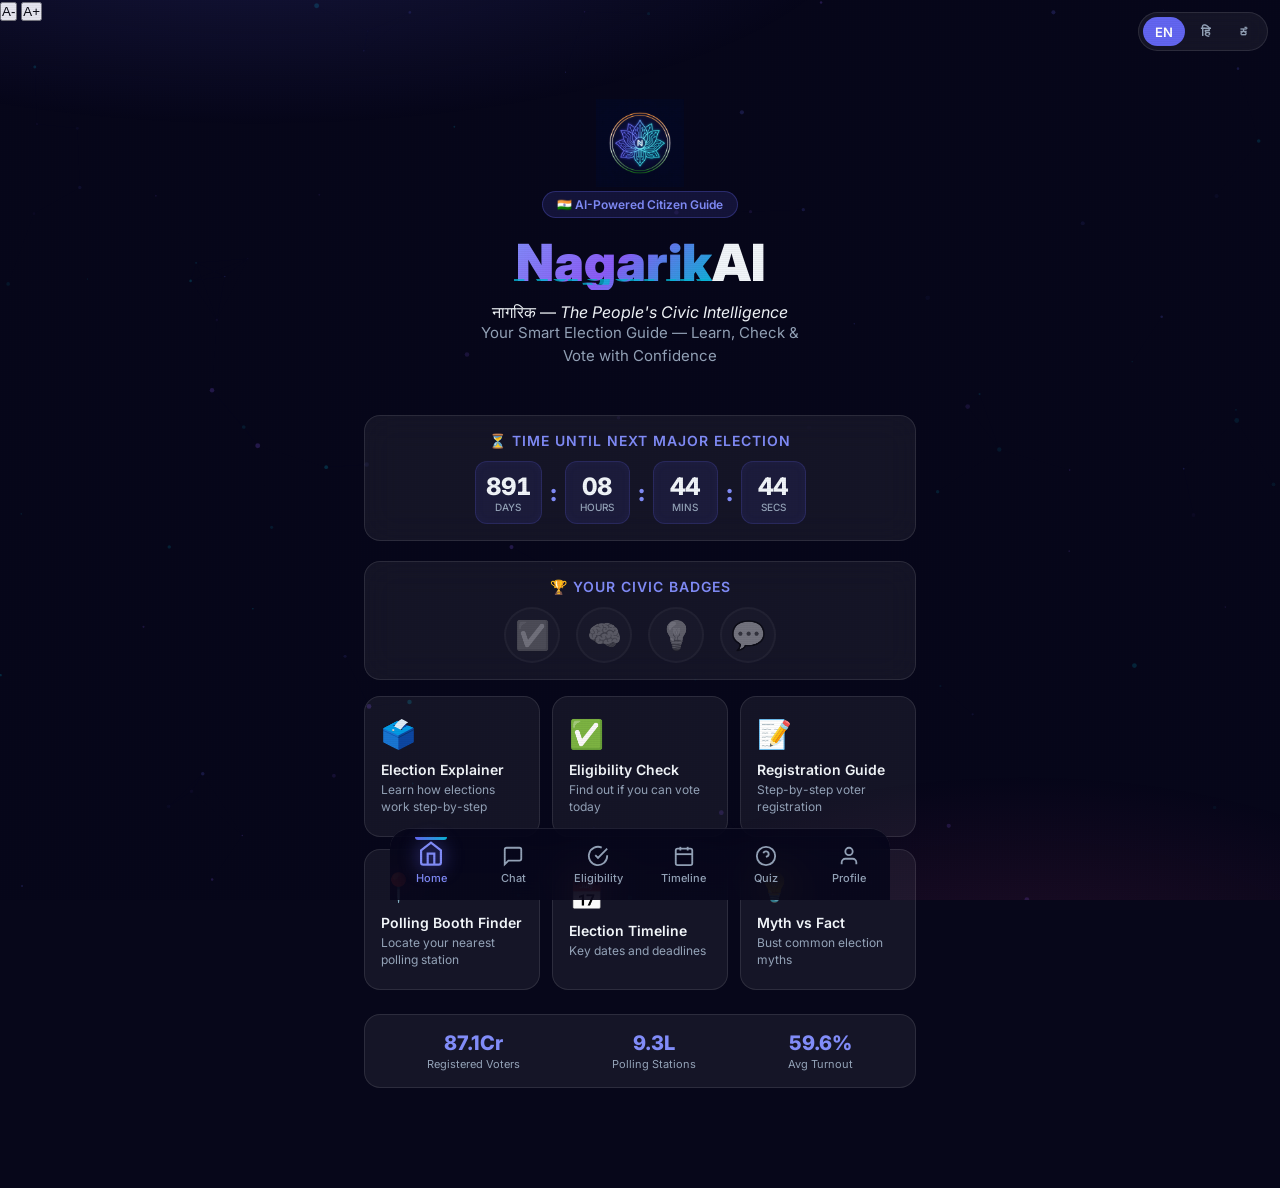
==== commit f41db4ed: "brand: rebrand to NagarikAI — logo, meta, manifest, README" ====
--- a/index.html
+++ b/index.html
@@ -3,11 +3,14 @@
 <head>
   <meta charset="UTF-8">
   <meta name="viewport" content="width=device-width, initial-scale=1.0">
-  <meta name="description" content="CivicPulse AI - Your smart election guide. Learn about elections, check voter eligibility, find polling booths, and get step-by-step registration help.">
-  <meta name="keywords" content="election, voting, civic assistant, voter registration, India elections, polling booth">
+  <meta name="description" content="NagarikAI — India's smartest AI-powered citizen guide. Understand elections, check voter eligibility, find your polling booth on Google Maps, and become a confident voter.">
+  <meta name="keywords" content="NagarikAI, nagarik, election guide, voter eligibility, India elections, polling booth finder, civic AI, matadaan, loktantra">
   <meta name="theme-color" content="#6366F1">
   <meta name="apple-mobile-web-app-capable" content="yes">
-  <title>CivicPulse AI — Smart Election Assistant</title>
+  <meta property="og:title" content="NagarikAI — Smart Citizen Election Guide">
+  <meta property="og:description" content="India's AI-powered civic assistant for voters.">
+  <meta property="og:image" content="logo.png">
+  <title>NagarikAI — Smart Citizen Election Guide</title>
   <link rel="preconnect" href="https://fonts.googleapis.com">
   <link rel="preconnect" href="https://fonts.gstatic.com" crossorigin>
   <link href="https://fonts.googleapis.com/css2?family=Inter:wght@300;400;500;600;700;800;900&display=swap" rel="stylesheet">
@@ -66,12 +69,16 @@
 
       <!-- HOME VIEW -->
       <section class="view active" id="view-home" aria-label="Home">
-        <header class="hero">
-          <div class="hero-badge">🇮🇳 AI-Powered</div>
+                <header class="hero">
+          <div class="hero-logo-wrap">
+            <img src="logo.png" alt="NagarikAI — India's Civic AI" class="hero-logo" width="88" height="88">
+          </div>
+          <div class="hero-badge">&#127470;&#127475; AI-Powered Citizen Guide</div>
           <h1 class="hero-title">
-            <span class="gradient-text glitch" data-text="CivicPulse">CivicPulse</span> AI
+            <span class="gradient-text glitch" data-text="Nagarik">Nagarik</span><span class="hero-ai-tag">AI</span>
           </h1>
-          <p class="hero-subtitle" data-i18n="home.subtitle">Your Smart Election Guide — Learn, Check & Vote with Confidence</p>
+          <p class="hero-tagline">&#2344;&#2366;&#2327;&#2352;&#2367;&#2325; &mdash; <em>The People's Civic Intelligence</em></p>
+          <p class="hero-subtitle" data-i18n="home.subtitle">Your Smart Election Guide &mdash; Learn, Check &amp; Vote with Confidence</p>
         </header>
 
         <!-- Live Countdown -->
--- a/index.css
+++ b/index.css
@@ -4,6 +4,7 @@
   --primary-light: #818CF8;
   --accent: #8B5CF6;
   --cyan: #06B6D4;
+  --pink: #EC4899;
   --bg: #07071A;
   --bg2: #0F0F2D;
   --surface: rgba(255,255,255,0.04);
@@ -18,6 +19,7 @@
   --radius-sm: 10px;
   --nav-h: 72px;
   --font: 'Inter', system-ui, sans-serif;
+  --ease-spring: cubic-bezier(0.175, 0.885, 0.32, 1.275);
 }
 *, *::before, *::after { box-sizing: border-box; margin: 0; padding: 0; }
 html { font-size: 16px; scroll-behavior: smooth; }
@@ -47,6 +49,23 @@
   opacity: 0.12;
 }
 #particle-canvas { position: fixed; inset: 0; z-index: 0; pointer-events: none; opacity: .45; }
+
+/* ── Aurora background glow ── */
+#app::after {
+  content: "";
+  position: fixed; inset: 0;
+  background:
+    radial-gradient(ellipse 80% 40% at 20% -10%, rgba(99,102,241,.18) 0%, transparent 60%),
+    radial-gradient(ellipse 60% 40% at 80% 110%, rgba(236,72,153,.12) 0%, transparent 60%);
+  pointer-events: none; z-index: 0;
+  animation: aurora-shift 12s ease-in-out infinite alternate;
+}
+@keyframes aurora-shift {
+  0%   { opacity: .7; }
+  50%  { opacity: 1; }
+  100% { opacity: .6; }
+}
+
 .hidden { display: none !important; }
 
 /* ===== Cursor Glow ===== */
@@ -144,14 +163,21 @@
   padding-bottom: env(safe-area-inset-bottom);
 }
 .nav-item {
+  position: relative;
   display: flex; flex-direction: column; align-items: center; gap: 4px;
   background: none; border: none; color: var(--text-dim);
   font: 500 11px var(--font); cursor: pointer; padding: 8px 6px;
-  transition: all .25s; min-width: 56px;
-}
-.nav-item svg { width: 22px; height: 22px; transition: transform .25s; }
+  transition: color .25s; min-width: 56px;
+  border-radius: 12px;
+}
+.nav-item svg { width: 22px; height: 22px; transition: transform .3s var(--ease-spring), filter .3s; }
 .nav-item.active { color: var(--primary-light); }
-.nav-item.active svg { transform: scale(1.15); filter: drop-shadow(0 0 6px var(--primary)); }
+.nav-item.active::before {
+  content: ''; position: absolute; top: 0; left: 50%; transform: translateX(-50%);
+  width: 32px; height: 3px; border-radius: 0 0 3px 3px;
+  background: linear-gradient(90deg, var(--primary), var(--cyan));
+}
+.nav-item.active svg { transform: scale(1.2) translateY(-2px); filter: drop-shadow(0 0 8px var(--primary)); }
 
 /* ===== Views ===== */
 .views-container { position: relative; z-index: 1; }
@@ -702,9 +728,29 @@
 .toast {
   position: fixed; bottom: 90px; left: 50%; transform: translateX(-50%);
   background: var(--glass); border: 1px solid var(--glass-border);
-  backdrop-filter: blur(12px); border-radius: 12px;
+  backdrop-filter: blur(16px); border-radius: 12px;
   padding: 12px 24px; font: 500 14px var(--font);
   z-index: 200; animation: fadeUp .3s ease;
+  box-shadow: 0 8px 32px rgba(0,0,0,.4);
+  max-width: 90vw; text-align: center;
+}
+.toast[data-type="success"] { border-color: rgba(16,185,129,.4); color: var(--success); }
+.toast[data-type="error"]   { border-color: rgba(239,68,68,.4);  color: var(--danger); }
+
+/* ===== Reduced Motion ===== */
+@media (prefers-reduced-motion: reduce) {
+  *, *::before, *::after {
+    animation-duration: 0.01ms !important;
+    animation-iteration-count: 1 !important;
+    transition-duration: 0.01ms !important;
+  }
+}
+
+/* ===== High Contrast Mode ===== */
+@media (forced-colors: active) {
+  .glass-card, .feature-card, .nav-item, .primary-btn {
+    border: 2px solid ButtonText;
+  }
 }
 
 /* ===== Focus States ===== */
